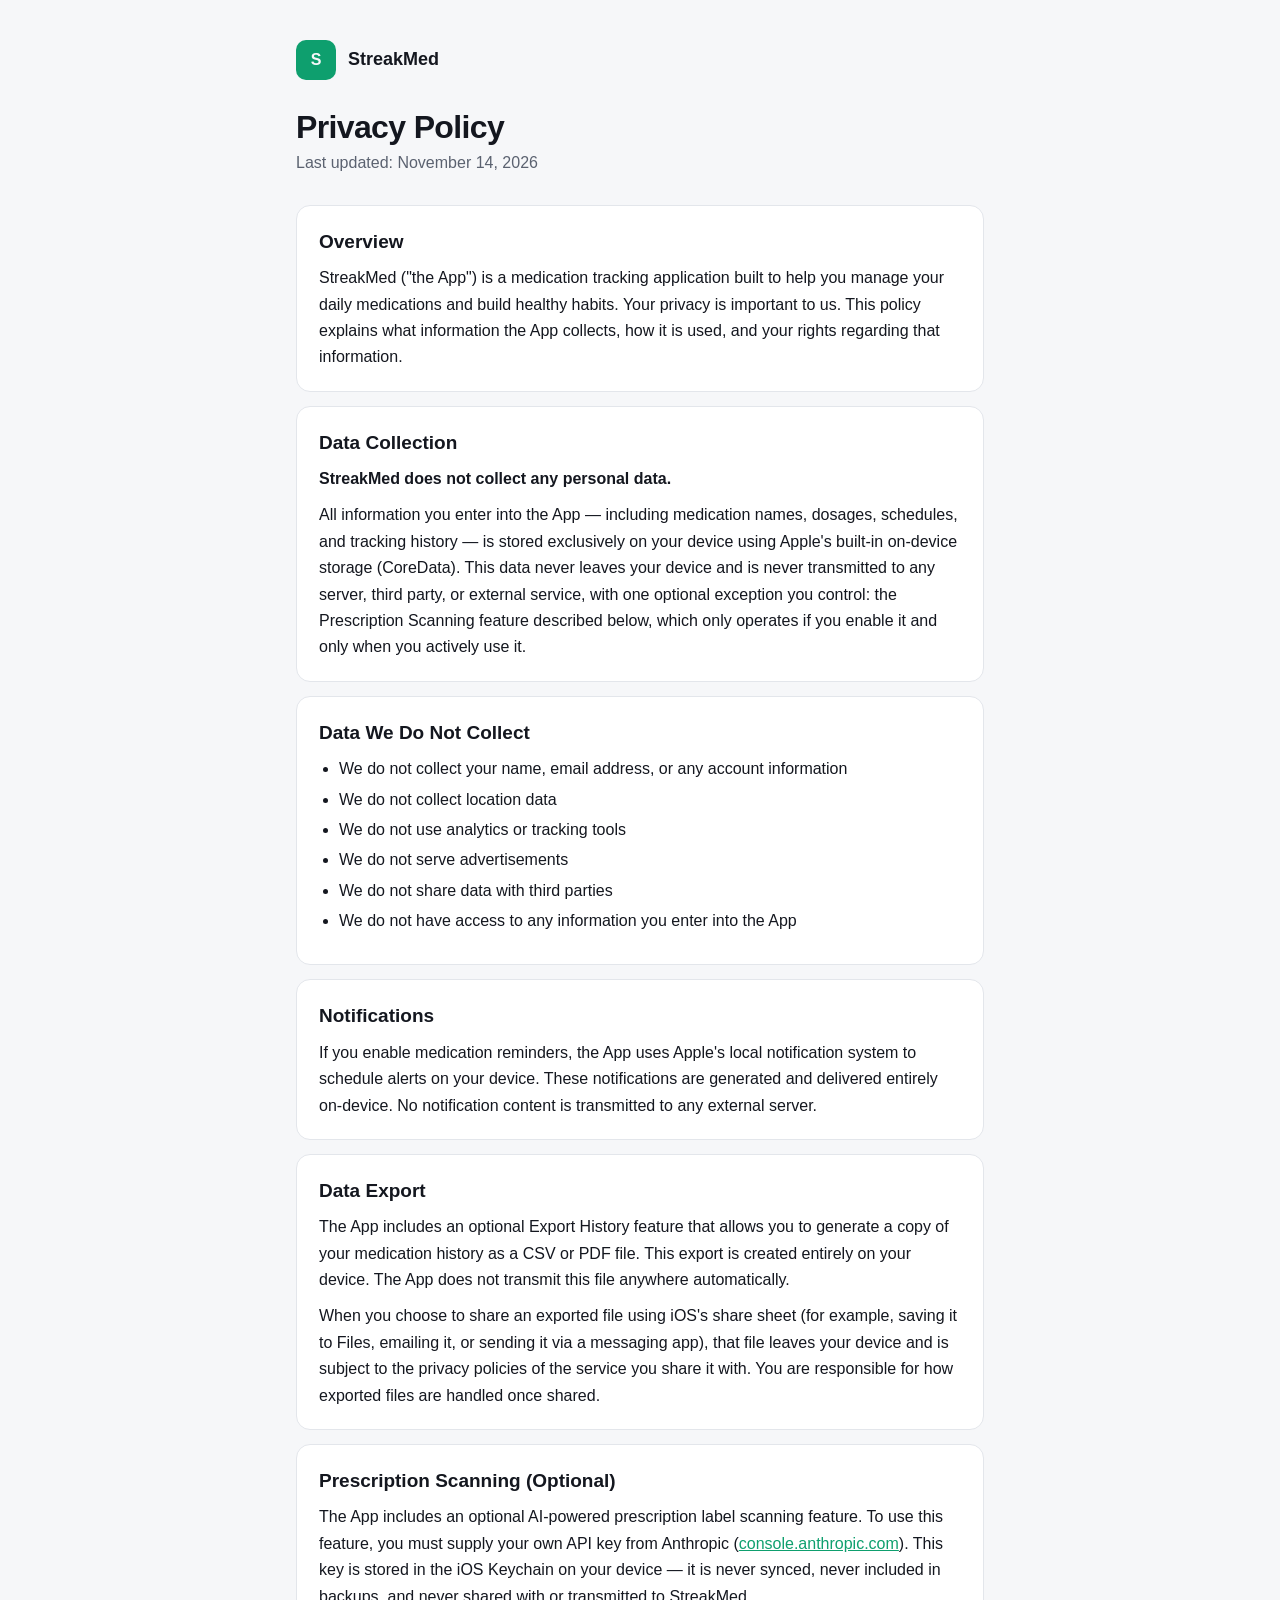
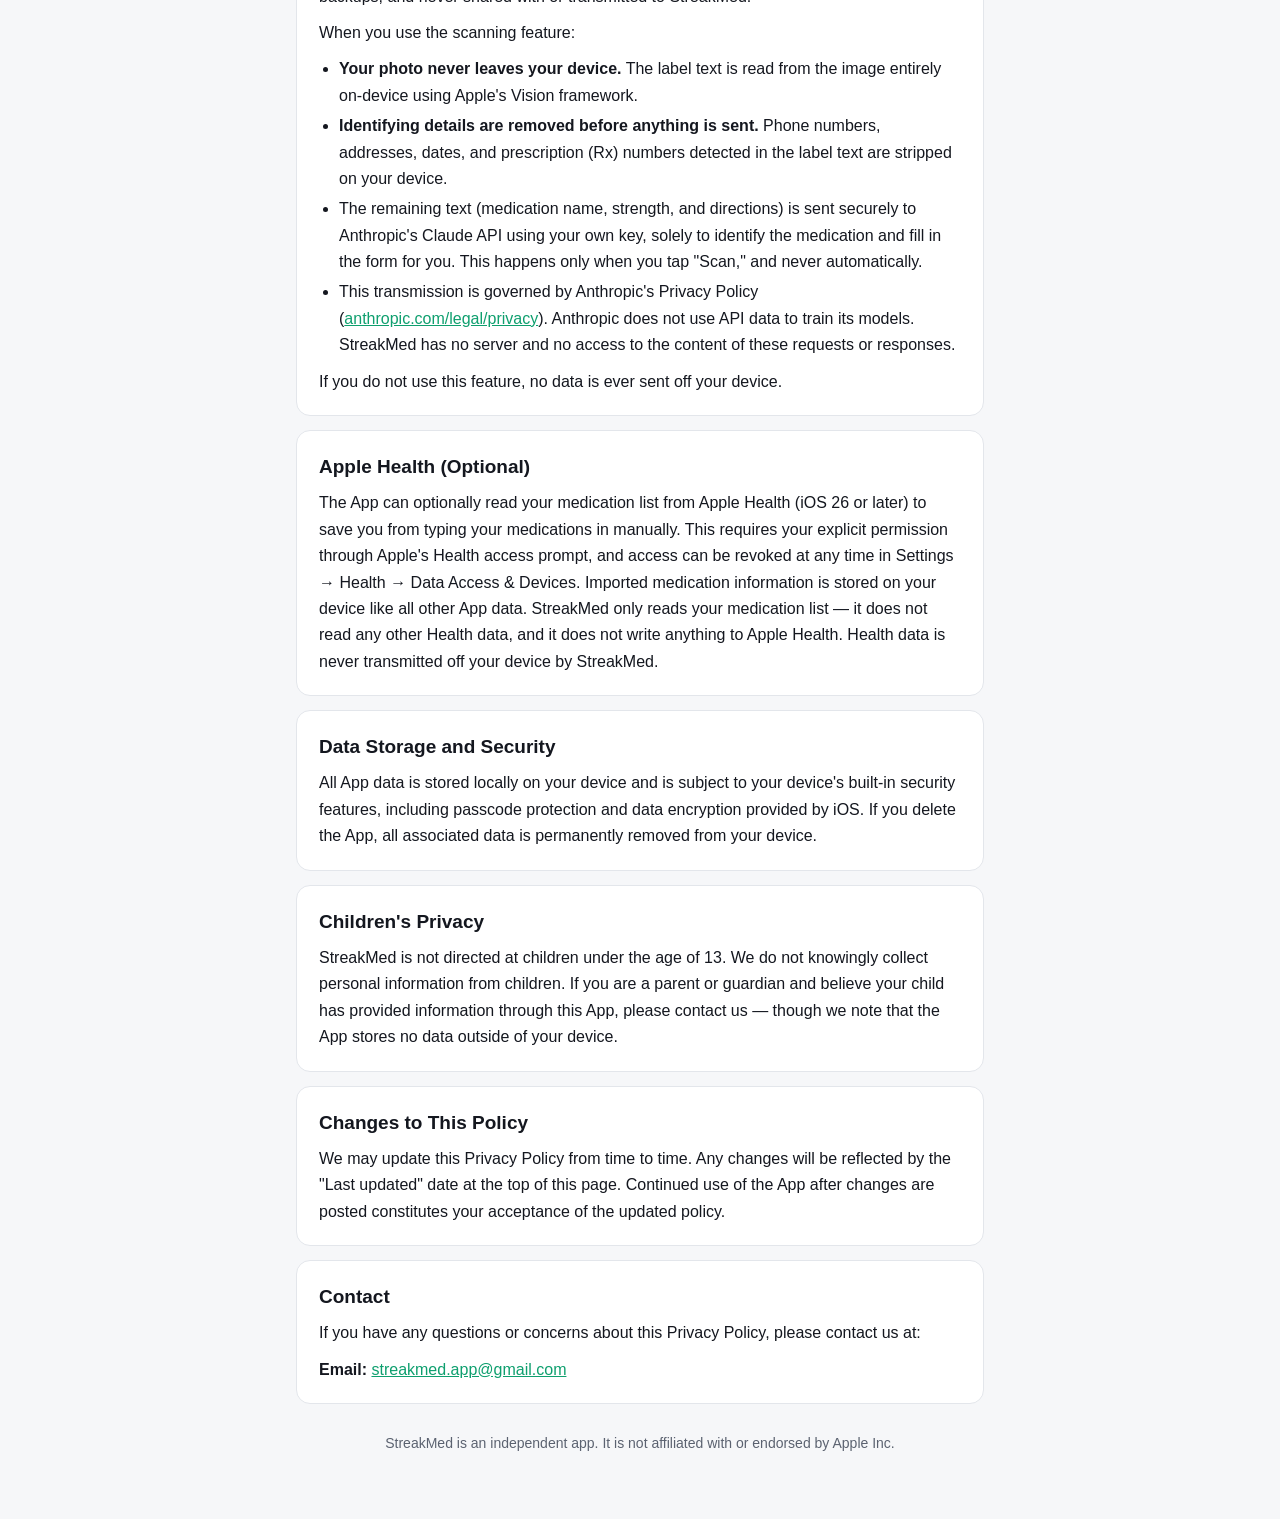
==== privacy/index.html @ d43f8f1f "StreakMed site: privacy policy + landing page Co-Authored-By: Claude Opus 5.5 <noreply@anthropic.com" ====
<!doctype html>
<html lang="en">
<head>
<meta charset="utf-8">
<meta name="viewport" content="width=device-width, initial-scale=1">
<title>StreakMed Privacy Policy</title>
<meta name="description" content="StreakMed keeps your medication data on your device. No accounts, no analytics, no tracking.">
<link rel="stylesheet" href="../style.css">
</head>
<body>
<main>
<header><div class="logo">S</div><div class="brand">StreakMed</div></header>
<h1>Privacy Policy</h1>
<p class="updated">Last updated: November 14, 2026</p>

<section>
<h2>Overview</h2>
<p>StreakMed ("the App") is a medication tracking application built to help you manage your daily medications and build healthy habits. Your privacy is important to us. This policy explains what information the App collects, how it is used, and your rights regarding that information.</p>
</section>

<section>
<h2>Data Collection</h2>
<p class="lead">StreakMed does not collect any personal data.</p>
<p>All information you enter into the App — including medication names, dosages, schedules, and tracking history — is stored exclusively on your device using Apple's built-in on-device storage (CoreData). This data never leaves your device and is never transmitted to any server, third party, or external service, with one optional exception you control: the Prescription Scanning feature described below, which only operates if you enable it and only when you actively use it.</p>
</section>

<section>
<h2>Data We Do Not Collect</h2>
<ul>
<li>We do not collect your name, email address, or any account information</li>
<li>We do not collect location data</li>
<li>We do not use analytics or tracking tools</li>
<li>We do not serve advertisements</li>
<li>We do not share data with third parties</li>
<li>We do not have access to any information you enter into the App</li>
</ul>
</section>

<section>
<h2>Notifications</h2>
<p>If you enable medication reminders, the App uses Apple's local notification system to schedule alerts on your device. These notifications are generated and delivered entirely on-device. No notification content is transmitted to any external server.</p>
</section>

<section>
<h2>Data Export</h2>
<p>The App includes an optional Export History feature that allows you to generate a copy of your medication history as a CSV or PDF file. This export is created entirely on your device. The App does not transmit this file anywhere automatically.</p>
<p>When you choose to share an exported file using iOS's share sheet (for example, saving it to Files, emailing it, or sending it via a messaging app), that file leaves your device and is subject to the privacy policies of the service you share it with. You are responsible for how exported files are handled once shared.</p>
</section>

<section>
<h2>Prescription Scanning (Optional)</h2>
<p>The App includes an optional AI-powered prescription label scanning feature. To use this feature, you must supply your own API key from Anthropic (<a href="https://console.anthropic.com">console.anthropic.com</a>). This key is stored in the iOS Keychain on your device — it is never synced, never included in backups, and never shared with or transmitted to StreakMed.</p>
<p>When you use the scanning feature:</p>
<ul>
<li><strong>Your photo never leaves your device.</strong> The label text is read from the image entirely on-device using Apple's Vision framework.</li>
<li><strong>Identifying details are removed before anything is sent.</strong> Phone numbers, addresses, dates, and prescription (Rx) numbers detected in the label text are stripped on your device.</li>
<li>The remaining text (medication name, strength, and directions) is sent securely to Anthropic's Claude API using your own key, solely to identify the medication and fill in the form for you. This happens only when you tap "Scan," and never automatically.</li>
<li>This transmission is governed by Anthropic's Privacy Policy (<a href="https://www.anthropic.com/legal/privacy">anthropic.com/legal/privacy</a>). Anthropic does not use API data to train its models. StreakMed has no server and no access to the content of these requests or responses.</li>
</ul>
<p>If you do not use this feature, no data is ever sent off your device.</p>
</section>

<section>
<h2>Apple Health (Optional)</h2>
<p>The App can optionally read your medication list from Apple Health (iOS 26 or later) to save you from typing your medications in manually. This requires your explicit permission through Apple's Health access prompt, and access can be revoked at any time in Settings → Health → Data Access &amp; Devices. Imported medication information is stored on your device like all other App data. StreakMed only reads your medication list — it does not read any other Health data, and it does not write anything to Apple Health. Health data is never transmitted off your device by StreakMed.</p>
</section>

<section>
<h2>Data Storage and Security</h2>
<p>All App data is stored locally on your device and is subject to your device's built-in security features, including passcode protection and data encryption provided by iOS. If you delete the App, all associated data is permanently removed from your device.</p>
</section>

<section>
<h2>Children's Privacy</h2>
<p>StreakMed is not directed at children under the age of 13. We do not knowingly collect personal information from children. If you are a parent or guardian and believe your child has provided information through this App, please contact us — though we note that the App stores no data outside of your device.</p>
</section>

<section>
<h2>Changes to This Policy</h2>
<p>We may update this Privacy Policy from time to time. Any changes will be reflected by the "Last updated" date at the top of this page. Continued use of the App after changes are posted constitutes your acceptance of the updated policy.</p>
</section>

<section>
<h2>Contact</h2>
<p>If you have any questions or concerns about this Privacy Policy, please contact us at:</p>
<p><strong>Email:</strong> <a href="mailto:streakmed.app@gmail.com">streakmed.app@gmail.com</a></p>
</section>

<footer>StreakMed is an independent app. It is not affiliated with or endorsed by Apple Inc.</footer>
</main>
</body>
</html>
---- style.css ----
:root{--bg:#F6F7F9;--card:#FFFFFF;--text:#14171F;--muted:#5B6270;--border:#E3E6EB;--accent:#0E9F6E}
@media (prefers-color-scheme:dark){:root{--bg:#0F1117;--card:#181B23;--text:#ECEEF2;--muted:#9AA1AE;--border:#262A35;--accent:#4FFFB0}}
*{box-sizing:border-box}
body{margin:0;background:var(--bg);color:var(--text);font:16px/1.65 -apple-system,BlinkMacSystemFont,"SF Pro Text","Segoe UI",Roboto,sans-serif;-webkit-text-size-adjust:100%}
main{max-width:720px;margin:0 auto;padding:40px 16px 64px}
header{display:flex;align-items:center;gap:12px;margin-bottom:28px}
.logo{width:40px;height:40px;border-radius:10px;background:var(--accent);display:grid;place-items:center;color:var(--bg);font-weight:800}
.brand{font-weight:700;font-size:18px}
h1{font-size:32px;line-height:1.2;margin:0 0 4px;letter-spacing:-.02em}
.updated{color:var(--muted);margin:0 0 28px}
section{background:var(--card);border:1px solid var(--border);border-radius:14px;padding:20px 22px;margin:0 0 14px}
h2{font-size:19px;margin:0 0 8px}
p{margin:0 0 10px}p:last-child{margin-bottom:0}
ul{margin:6px 0 10px;padding-left:20px}li{margin:4px 0}
a{color:var(--accent)}
.lead{font-weight:600}
footer{color:var(--muted);font-size:14px;margin-top:28px;text-align:center}
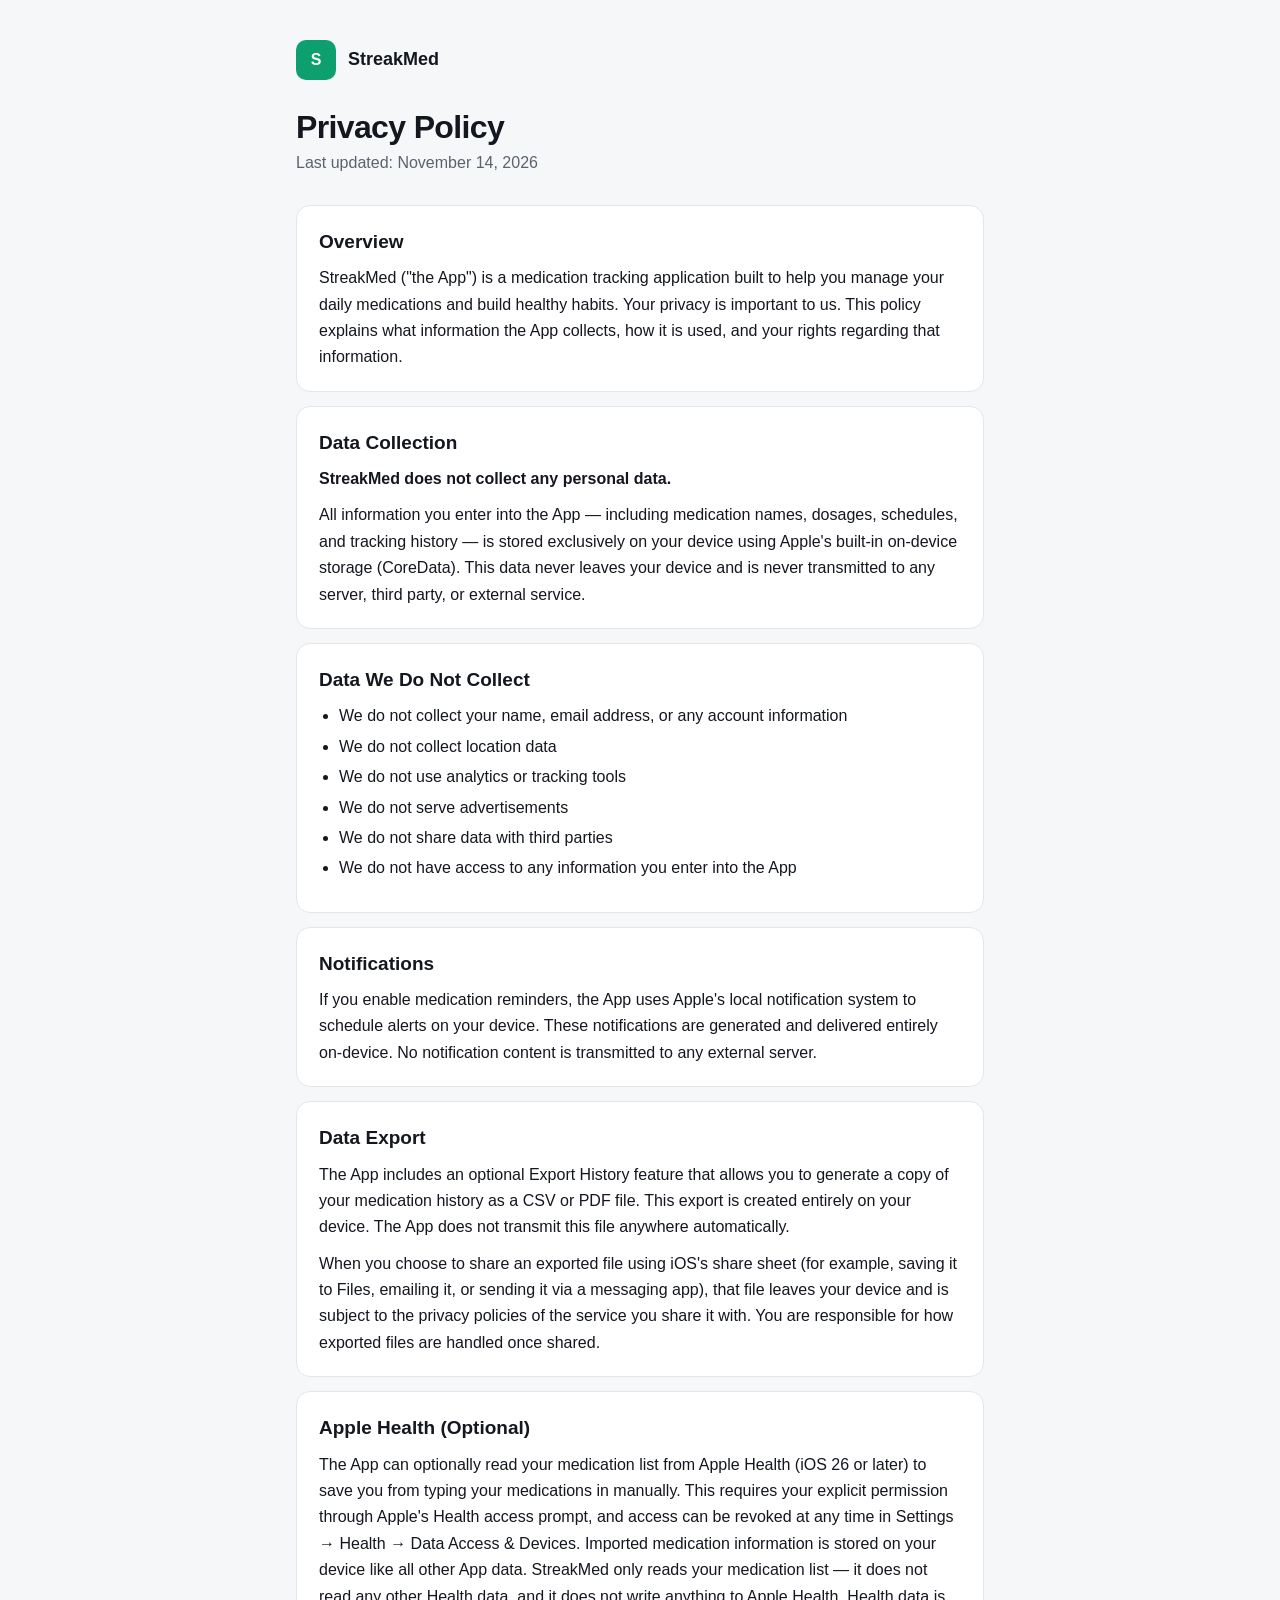
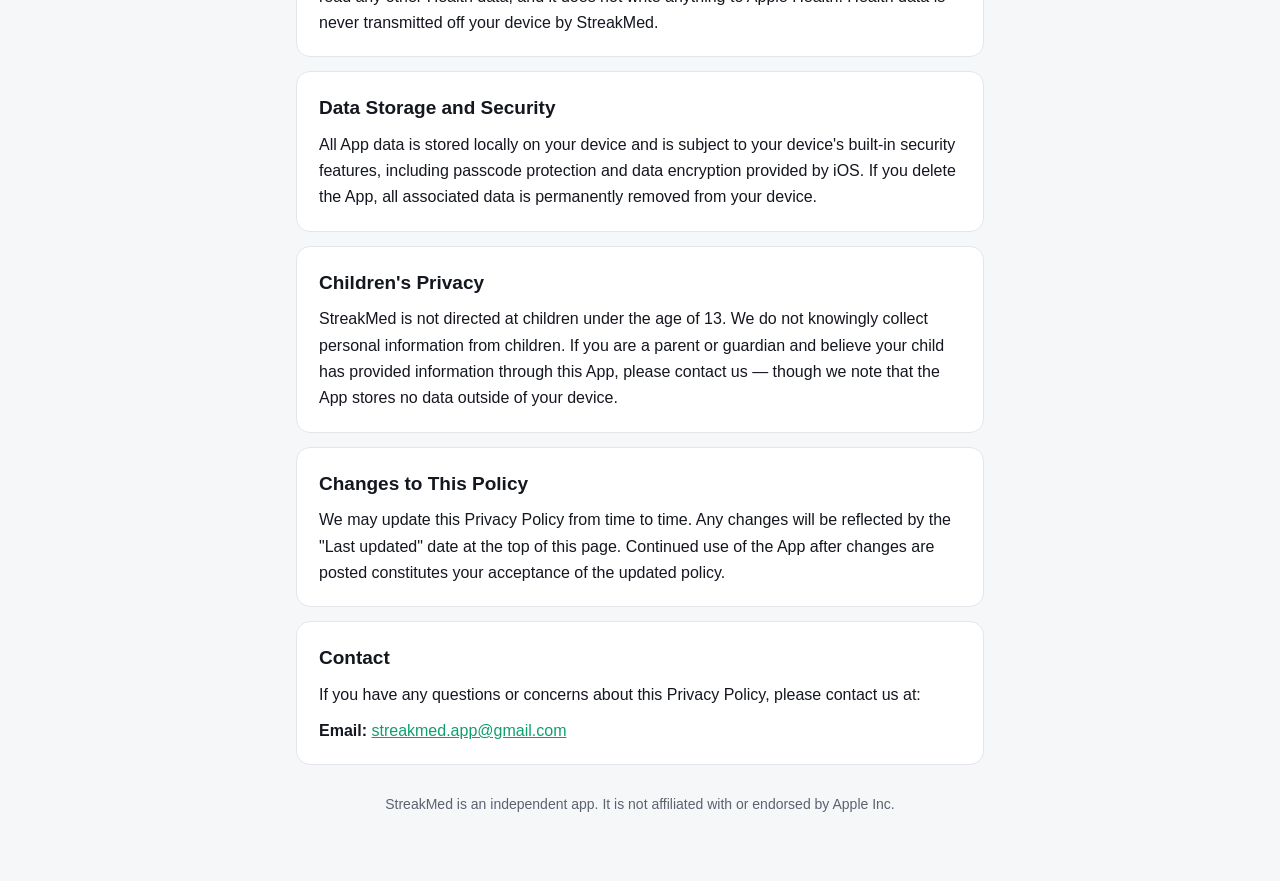
==== commit 1c62c146: "Privacy policy: prescription scanning removed in 1.2.1 — no data leaves the device Co-Authored-By: C" ====
--- a/privacy/index.html
+++ b/privacy/index.html
@@ -21,7 +21,7 @@
 <section>
 <h2>Data Collection</h2>
 <p class="lead">StreakMed does not collect any personal data.</p>
-<p>All information you enter into the App — including medication names, dosages, schedules, and tracking history — is stored exclusively on your device using Apple's built-in on-device storage (CoreData). This data never leaves your device and is never transmitted to any server, third party, or external service, with one optional exception you control: the Prescription Scanning feature described below, which only operates if you enable it and only when you actively use it.</p>
+<p>All information you enter into the App — including medication names, dosages, schedules, and tracking history — is stored exclusively on your device using Apple's built-in on-device storage (CoreData). This data never leaves your device and is never transmitted to any server, third party, or external service.</p>
 </section>
 
 <section>
@@ -45,19 +45,6 @@
 <h2>Data Export</h2>
 <p>The App includes an optional Export History feature that allows you to generate a copy of your medication history as a CSV or PDF file. This export is created entirely on your device. The App does not transmit this file anywhere automatically.</p>
 <p>When you choose to share an exported file using iOS's share sheet (for example, saving it to Files, emailing it, or sending it via a messaging app), that file leaves your device and is subject to the privacy policies of the service you share it with. You are responsible for how exported files are handled once shared.</p>
-</section>
-
-<section>
-<h2>Prescription Scanning (Optional)</h2>
-<p>The App includes an optional AI-powered prescription label scanning feature. To use this feature, you must supply your own API key from Anthropic (<a href="https://console.anthropic.com">console.anthropic.com</a>). This key is stored in the iOS Keychain on your device — it is never synced, never included in backups, and never shared with or transmitted to StreakMed.</p>
-<p>When you use the scanning feature:</p>
-<ul>
-<li><strong>Your photo never leaves your device.</strong> The label text is read from the image entirely on-device using Apple's Vision framework.</li>
-<li><strong>Identifying details are removed before anything is sent.</strong> Phone numbers, addresses, dates, and prescription (Rx) numbers detected in the label text are stripped on your device.</li>
-<li>The remaining text (medication name, strength, and directions) is sent securely to Anthropic's Claude API using your own key, solely to identify the medication and fill in the form for you. This happens only when you tap "Scan," and never automatically.</li>
-<li>This transmission is governed by Anthropic's Privacy Policy (<a href="https://www.anthropic.com/legal/privacy">anthropic.com/legal/privacy</a>). Anthropic does not use API data to train its models. StreakMed has no server and no access to the content of these requests or responses.</li>
-</ul>
-<p>If you do not use this feature, no data is ever sent off your device.</p>
 </section>
 
 <section>
